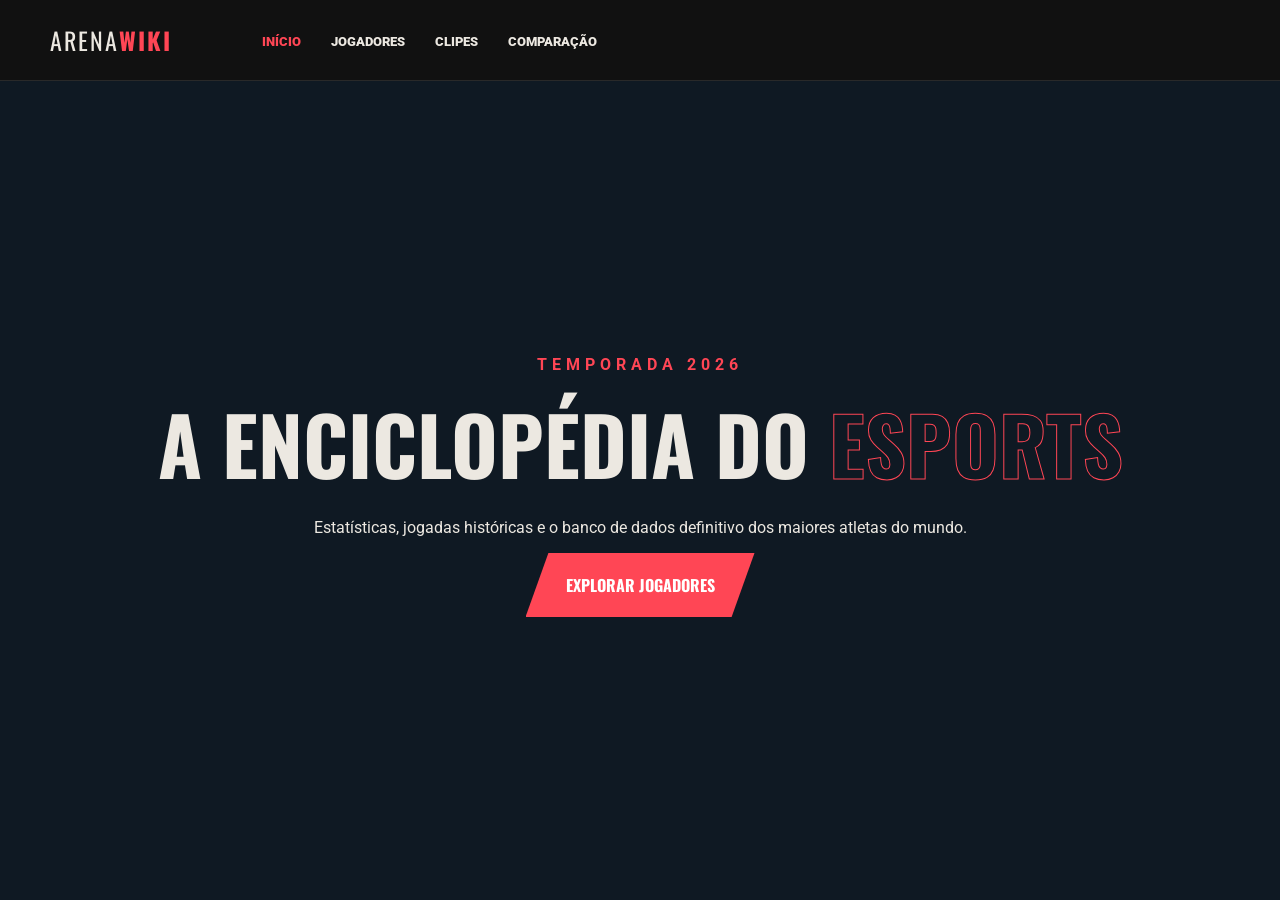
==== html/index.html @ ab3e294c "new features" ====
<!DOCTYPE html>
<html lang="pt-br">
<head>
    <meta charset="UTF-8">
    <meta name="viewport" content="width=device-width, initial-scale=1.0">
    <title>Arena Wiki | Home</title>
    <link rel="stylesheet" href="../css/style.css">
    <link href="https://fonts.googleapis.com/css2?family=Oswald:wght@700&family=Roboto:wght@400;900&display=swap" rel="stylesheet">
</head>
<body>

    <header class="riot-header">
        <div class="logo">
            <a class="link-logo" href="index.html">
                ARENA<b>WIKI</b>
            </a>
        </div>
        <nav>
            <ul>
                <li><a href="index.html" class="active">INÍCIO</a></li>
                <li><a href="jogadores.html">JOGADORES</a></li>
                <li><a href="clipes.html">CLIPES</a></li>
                <li><a href="comparacao.html">COMPARAÇÃO</a></li>
            </ul>
        </nav>
    </header>

    <section class="hero">
        <div class="hero-video-overlay"></div>
        <div class="hero-content">
            <span class="hero-tag">TEMPORADA 2026</span>
            <h1>A ENCICLOPÉDIA DO <span>ESPORTS</span></h1>
            <p>Estatísticas, jogadas históricas e o banco de dados definitivo dos maiores atletas do mundo.</p>
            <div class="hero-btns">
                <a href="jogadores.html" class="btn-riot">EXPLORAR JOGADORES</a>
            </div>
        </div>
    </section>

</body>
</html>
---- css/style.css ----
:root {
    --riot-red: #ff4655;
    --riot-dark: #0f1923;
    --text-white: #ece8e1;
}

body, html { margin: 0; padding: 0; height: 100%; background: var(--riot-dark); font-family: 'Roboto', sans-serif; color: var(--text-white); }

/* Header */
.riot-header {
    height: 80px; background: #111; display: flex; align-items: center; padding: 0 50px;
    border-bottom: 1px solid rgba(255,255,255,0.1); position: sticky; top: 0; z-index: 100;
}
.logo { font-family: 'Oswald'; font-size: 24px; letter-spacing: 2px; }
.logo b { color: var(--riot-red); }
.logo a {text-decoration: none; color: inherit;}
nav ul { display: flex; list-style: none; margin-left: 50px; }
nav a { color: var(--text-white); text-decoration: none; font-weight: 900; margin-right: 30px; font-size: 13px; transition: 0.3s; }
nav a:hover, nav a.active { color: var(--riot-red); }

.link-logo{
    text-decoration: none;
    color: inherit;
}

/* Hero Section */
.hero {
    height: 90vh; display: flex; align-items: center; justify-content: center;
    background: linear-gradient(rgba(15, 25, 35, 0.8), rgba(15, 25, 35, 0.8)), url('https://images.alphacoders.com/108/1083431.jpg');
    background-size: cover; background-position: center; text-align: center;
}
.hero-content h1 { font-family: 'Oswald'; font-size: 80px; margin: 10px 0; }
.hero-content h1 span { color: transparent; -webkit-text-stroke: 1px var(--riot-red); }
.hero-tag { color: var(--riot-red); font-weight: bold; letter-spacing: 5px; }

/* Botões Estilo Riot */
.btn-riot {
    display: inline-block; padding: 20px 40px; background: var(--riot-red); color: white;
    text-decoration: none; font-weight: bold; font-family: 'Oswald'; position: relative;
    clip-path: polygon(10% 0, 100% 0, 90% 100%, 0% 100%); transition: 0.3s;
}
.btn-riot:hover { transform: scale(1.05); filter: brightness(1.2); }
.btn-secondary { color: white; text-decoration: none; margin-left: 20px; font-weight: bold; border-bottom: 2px solid var(--riot-red); }
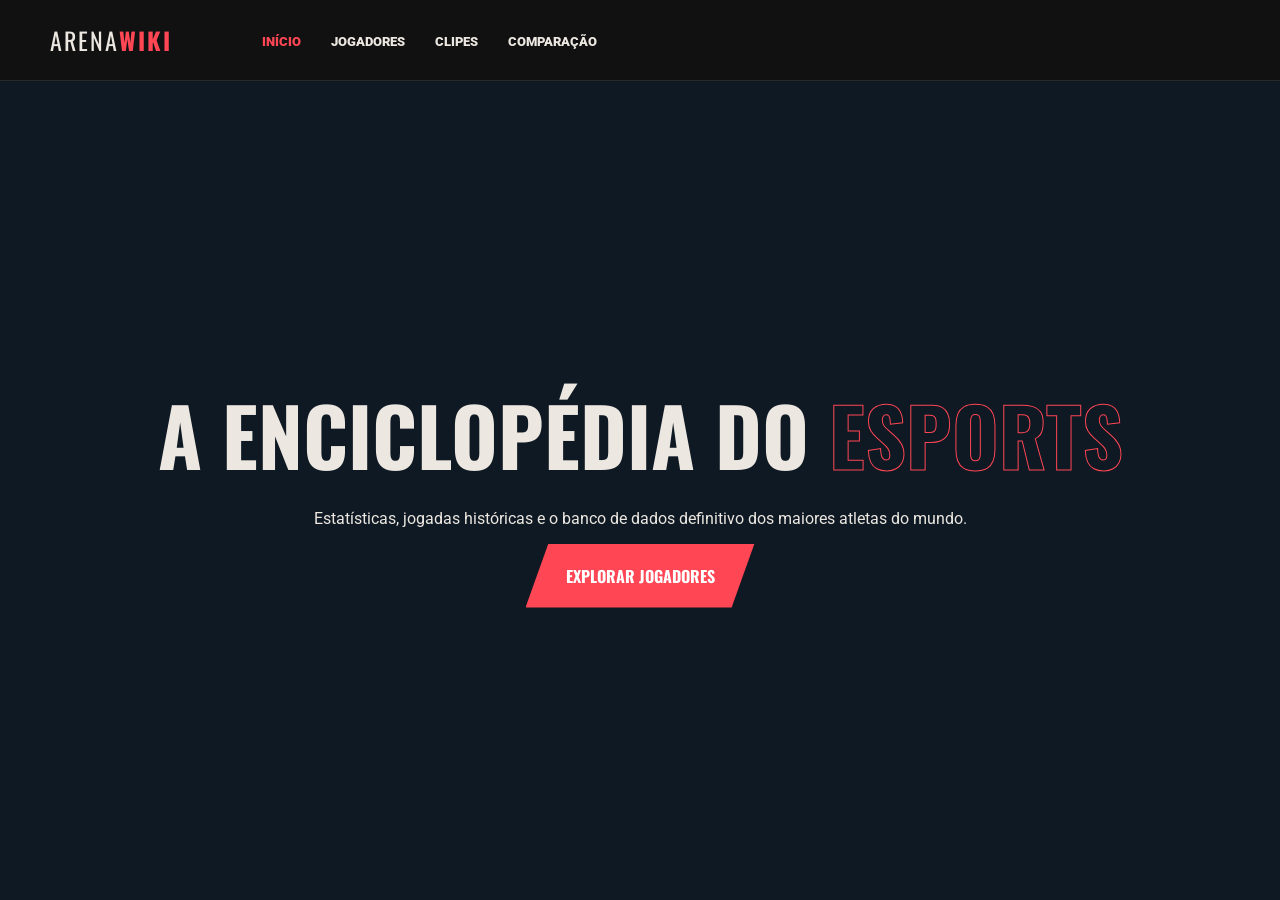
==== commit 872fe428: "add new features - compare and players" ====
--- a/html/index.html
+++ b/html/index.html
@@ -28,7 +28,6 @@
     <section class="hero">
         <div class="hero-video-overlay"></div>
         <div class="hero-content">
-            <span class="hero-tag">TEMPORADA 2026</span>
             <h1>A ENCICLOPÉDIA DO <span>ESPORTS</span></h1>
             <p>Estatísticas, jogadas históricas e o banco de dados definitivo dos maiores atletas do mundo.</p>
             <div class="hero-btns">
--- a/css/style.css
+++ b/css/style.css
@@ -6,7 +6,6 @@
 
 body, html { margin: 0; padding: 0; height: 100%; background: var(--riot-dark); font-family: 'Roboto', sans-serif; color: var(--text-white); }
 
-/* Header */
 .riot-header {
     height: 80px; background: #111; display: flex; align-items: center; padding: 0 50px;
     border-bottom: 1px solid rgba(255,255,255,0.1); position: sticky; top: 0; z-index: 100;
@@ -23,7 +22,6 @@
     color: inherit;
 }
 
-/* Hero Section */
 .hero {
     height: 90vh; display: flex; align-items: center; justify-content: center;
     background: linear-gradient(rgba(15, 25, 35, 0.8), rgba(15, 25, 35, 0.8)), url('https://images.alphacoders.com/108/1083431.jpg');
@@ -33,7 +31,6 @@
 .hero-content h1 span { color: transparent; -webkit-text-stroke: 1px var(--riot-red); }
 .hero-tag { color: var(--riot-red); font-weight: bold; letter-spacing: 5px; }
 
-/* Botões Estilo Riot */
 .btn-riot {
     display: inline-block; padding: 20px 40px; background: var(--riot-red); color: white;
     text-decoration: none; font-weight: bold; font-family: 'Oswald'; position: relative;
